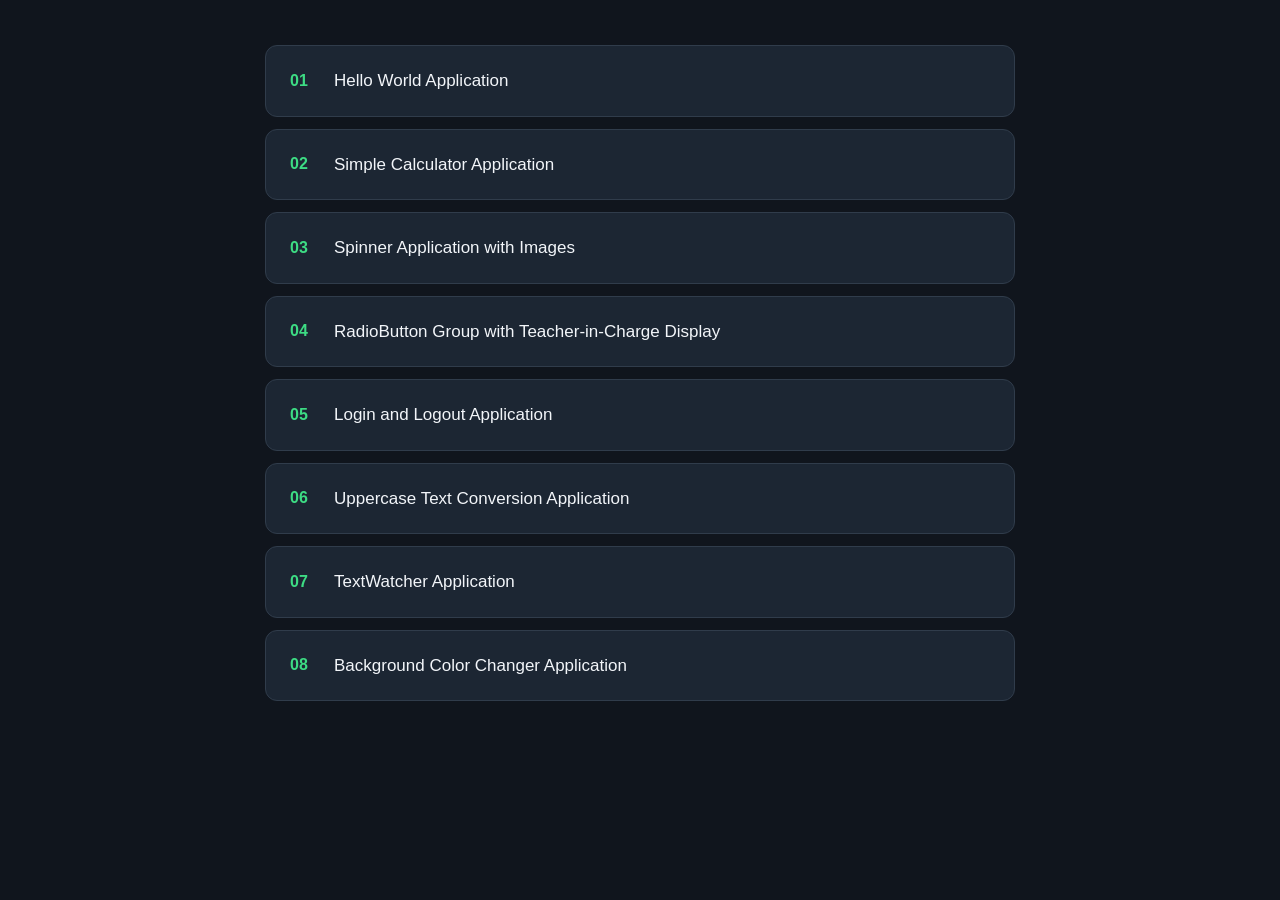
==== index.html @ 9e57a772 "Add initial HTML structure for Android Practicals" ====
<!DOCTYPE html>
<html lang="en">
<head>
<meta charset="UTF-8">
<meta name="viewport" content="width=device-width, initial-scale=1.0">
<title>Android Practicals</title>

<style>
* {
    box-sizing: border-box;
}

body {
    margin: 0;
    padding: 24px 16px;
    background: #10151d;
    color: #f2f5f9;
    font-family: Arial, sans-serif;
}

.container {
    max-width: 750px;
    margin: 0 auto;
}

.practical {
    display: flex;
    align-items: center;
    gap: 16px;
    padding: 20px 16px;
    margin-bottom: 12px;
    background: #1c2633;
    border: 1px solid #303c4b;
    border-radius: 12px;
    text-decoration: none;
    color: #f2f5f9;
    transition: background 0.2s, border-color 0.2s;
}

.practical:hover {
    background: #253344;
    border-color: #3ddc84;
}

.number {
    color: #3ddc84;
    font-size: 16px;
    font-weight: bold;
    min-width: 28px;
}

.name {
    font-size: 15px;
    font-weight: 500;
    line-height: 1.5;
}

@media (min-width: 768px) {
    body {
        padding: 45px 24px;
    }

    .practical {
        padding: 22px 24px;
    }

    .name {
        font-size: 17px;
    }
}
</style>
</head>

<body>

<main class="container">

<a class="practical" href="practicals/p1.html">
    <span class="number">01</span>
    <span class="name">Hello World Application</span>
</a>

<a class="practical" href="practicals/p2.html">
    <span class="number">02</span>
    <span class="name">Simple Calculator Application</span>
</a>

<a class="practical" href="practicals/p3.html">
    <span class="number">03</span>
    <span class="name">Spinner Application with Images</span>
</a>

<a class="practical" href="practicals/p4.html">
    <span class="number">04</span>
    <span class="name">RadioButton Group with Teacher-in-Charge Display</span>
</a>

<a class="practical" href="practicals/p5.html">
    <span class="number">05</span>
    <span class="name">Login and Logout Application</span>
</a>

<a class="practical" href="practicals/p6.html">
    <span class="number">06</span>
    <span class="name">Uppercase Text Conversion Application</span>
</a>

<a class="practical" href="practicals/p7.html">
    <span class="number">07</span>
    <span class="name">TextWatcher Application</span>
</a>

<a class="practical" href="practicals/p8.html">
    <span class="number">08</span>
    <span class="name">Background Color Changer Application</span>
</a>

</main>

</body>
</html>
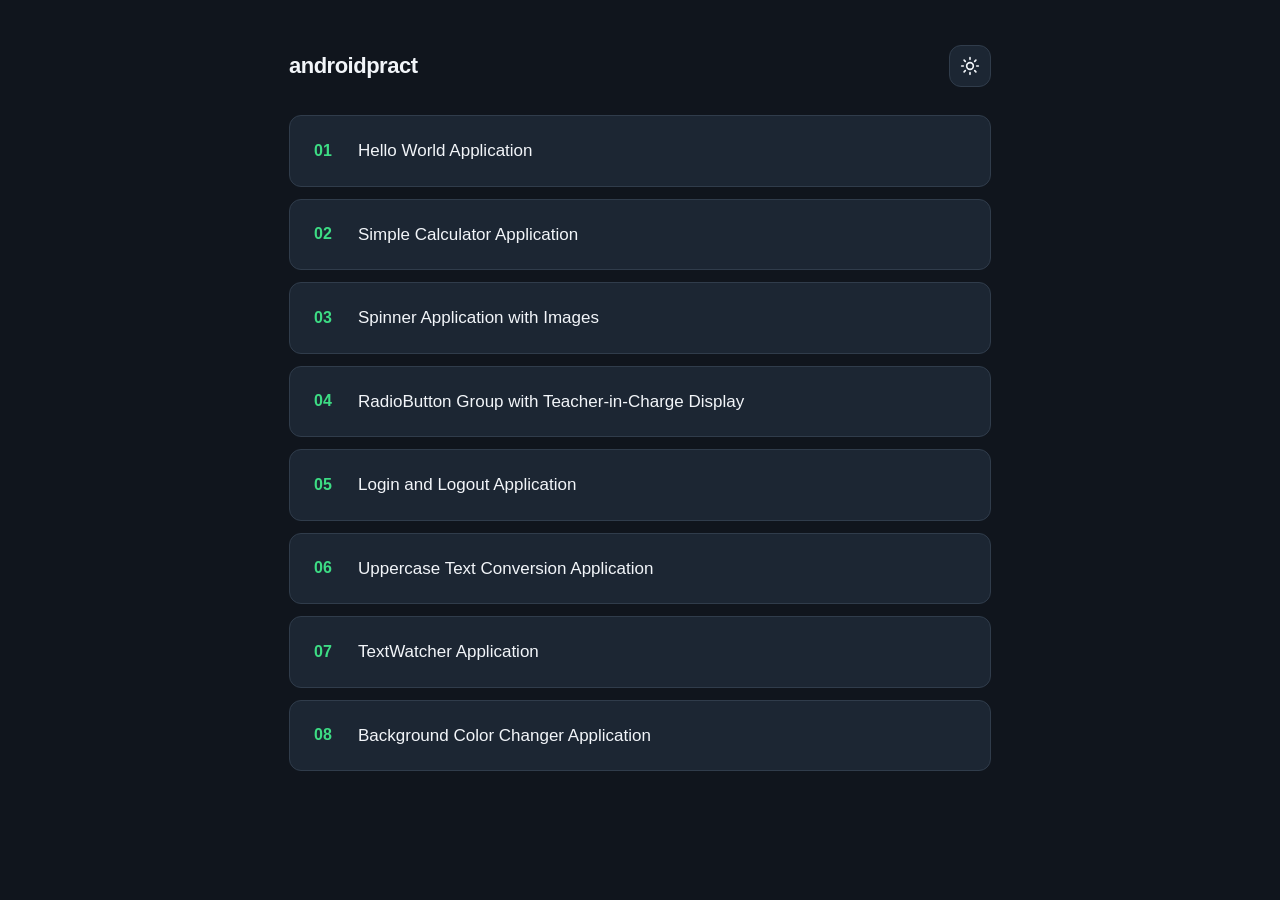
==== commit 048dbe78: "Refactor index.html for theme toggle functionality Updated HTML structure and styles for theme suppo" ====
--- a/index.html
+++ b/index.html
@@ -4,25 +4,80 @@
 <head>
 <meta charset="UTF-8">
 <meta name="viewport" content="width=device-width, initial-scale=1.0">
-<title>Android Practicals</title>
+
+<title>androidpract</title>
 
 <style>
 * {
     box-sizing: border-box;
 }
 
+:root {
+    --bg: #10151d;
+    --card: #1c2633;
+    --border: #303c4b;
+    --text: #f2f5f9;
+    --accent: #3ddc84;
+    --hover: #253344;
+}
+
+body.light {
+    --bg: #f4f6f8;
+    --card: #ffffff;
+    --border: #dce2e8;
+    --text: #17212d;
+    --accent: #16834b;
+    --hover: #eef5f0;
+}
+
 body {
     margin: 0;
-    padding: 24px 16px;
-    background: #10151d;
-    color: #f2f5f9;
+    background: var(--bg);
+    color: var(--text);
     font-family: Arial, sans-serif;
+    transition: background 0.2s, color 0.2s;
 }
 
 .container {
     max-width: 750px;
     margin: 0 auto;
-}
+    padding: 24px 16px;
+}
+
+/* Header */
+
+.header {
+    display: flex;
+    align-items: center;
+    justify-content: space-between;
+    margin-bottom: 28px;
+}
+
+.logo {
+    font-size: 22px;
+    font-weight: 700;
+    letter-spacing: -0.5px;
+}
+
+.theme-toggle {
+    display: flex;
+    align-items: center;
+    justify-content: center;
+    width: 42px;
+    height: 42px;
+    background: var(--card);
+    color: var(--text);
+    border: 1px solid var(--border);
+    border-radius: 12px;
+    cursor: pointer;
+}
+
+.theme-toggle svg {
+    width: 20px;
+    height: 20px;
+}
+
+/* Practical Cards */
 
 .practical {
     display: flex;
@@ -30,23 +85,23 @@
     gap: 16px;
     padding: 20px 16px;
     margin-bottom: 12px;
-    background: #1c2633;
-    border: 1px solid #303c4b;
+    background: var(--card);
+    border: 1px solid var(--border);
     border-radius: 12px;
     text-decoration: none;
-    color: #f2f5f9;
+    color: var(--text);
     transition: background 0.2s, border-color 0.2s;
 }
 
 .practical:hover {
-    background: #253344;
-    border-color: #3ddc84;
+    background: var(--hover);
+    border-color: var(--accent);
 }
 
 .number {
-    color: #3ddc84;
+    color: var(--accent);
     font-size: 16px;
-    font-weight: bold;
+    font-weight: 700;
     min-width: 28px;
 }
 
@@ -56,8 +111,10 @@
     line-height: 1.5;
 }
 
+/* Desktop */
+
 @media (min-width: 768px) {
-    body {
+    .container {
         padding: 45px 24px;
     }
 
@@ -70,53 +127,147 @@
     }
 }
 </style>
+
+<script>
+(function () {
+    try {
+        if (localStorage.getItem("androidTheme") === "light") {
+            document.documentElement.classList.add("light");
+        }
+    } catch (e) {}
+})();
+</script>
+
+<style>
+html.light {
+    --bg: #f4f6f8;
+    --card: #ffffff;
+    --border: #dce2e8;
+    --text: #17212d;
+    --accent: #16834b;
+    --hover: #eef5f0;
+}
+</style>
+
 </head>
 
 <body>
 
-<main class="container">
-
-<a class="practical" href="practicals/p1.html">
-    <span class="number">01</span>
-    <span class="name">Hello World Application</span>
-</a>
-
-<a class="practical" href="practicals/p2.html">
-    <span class="number">02</span>
-    <span class="name">Simple Calculator Application</span>
-</a>
-
-<a class="practical" href="practicals/p3.html">
-    <span class="number">03</span>
-    <span class="name">Spinner Application with Images</span>
-</a>
-
-<a class="practical" href="practicals/p4.html">
-    <span class="number">04</span>
-    <span class="name">RadioButton Group with Teacher-in-Charge Display</span>
-</a>
-
-<a class="practical" href="practicals/p5.html">
-    <span class="number">05</span>
-    <span class="name">Login and Logout Application</span>
-</a>
-
-<a class="practical" href="practicals/p6.html">
-    <span class="number">06</span>
-    <span class="name">Uppercase Text Conversion Application</span>
-</a>
-
-<a class="practical" href="practicals/p7.html">
-    <span class="number">07</span>
-    <span class="name">TextWatcher Application</span>
-</a>
-
-<a class="practical" href="practicals/p8.html">
-    <span class="number">08</span>
-    <span class="name">Background Color Changer Application</span>
-</a>
-
-</main>
+<div class="container">
+
+    <!-- Header -->
+
+    <header class="header">
+        <div class="logo">androidpract</div>
+
+        <button
+            class="theme-toggle"
+            id="themeToggle"
+            type="button"
+            aria-label="Toggle theme">
+        </button>
+    </header>
+
+    <!-- Practicals -->
+
+    <main>
+
+        <a class="practical" href="practicals/p1.html">
+            <span class="number">01</span>
+            <span class="name">Hello World Application</span>
+        </a>
+
+        <a class="practical" href="practicals/p2.html">
+            <span class="number">02</span>
+            <span class="name">Simple Calculator Application</span>
+        </a>
+
+        <a class="practical" href="practicals/p3.html">
+            <span class="number">03</span>
+            <span class="name">Spinner Application with Images</span>
+        </a>
+
+        <a class="practical" href="practicals/p4.html">
+            <span class="number">04</span>
+            <span class="name">RadioButton Group with Teacher-in-Charge Display</span>
+        </a>
+
+        <a class="practical" href="practicals/p5.html">
+            <span class="number">05</span>
+            <span class="name">Login and Logout Application</span>
+        </a>
+
+        <a class="practical" href="practicals/p6.html">
+            <span class="number">06</span>
+            <span class="name">Uppercase Text Conversion Application</span>
+        </a>
+
+        <a class="practical" href="practicals/p7.html">
+            <span class="number">07</span>
+            <span class="name">TextWatcher Application</span>
+        </a>
+
+        <a class="practical" href="practicals/p8.html">
+            <span class="number">08</span>
+            <span class="name">Background Color Changer Application</span>
+        </a>
+
+    </main>
+
+</div>
+
+<script>
+const themeToggle = document.getElementById("themeToggle");
+
+const moonIcon = `
+<svg viewBox="0 0 24 24" fill="none"
+stroke="currentColor" stroke-width="2"
+stroke-linecap="round" stroke-linejoin="round">
+<path d="M20.985 12.486A9 9 0 0 1 11.514 3.015
+9 9 0 1 0 20.985 12.486Z"/>
+</svg>`;
+
+const sunIcon = `
+<svg viewBox="0 0 24 24" fill="none"
+stroke="currentColor" stroke-width="2"
+stroke-linecap="round" stroke-linejoin="round">
+<circle cx="12" cy="12" r="4"/>
+<path d="M12 2v2m0 16v2M4.93 4.93l1.42 1.42
+m11.3 11.3 1.42 1.42M2 12h2m16 0h2
+M4.93 19.07l1.42-1.42
+m11.3-11.3 1.42-1.42"/>
+</svg>`;
+
+function updateThemeIcon() {
+    const isLight =
+        document.documentElement.classList.contains("light");
+
+    themeToggle.innerHTML = isLight ? moonIcon : sunIcon;
+
+    themeToggle.setAttribute(
+        "aria-label",
+        isLight ? "Switch to dark mode" : "Switch to light mode"
+    );
+}
+
+themeToggle.addEventListener("click", function () {
+    document.documentElement.classList.toggle("light");
+
+    const isLight =
+        document.documentElement.classList.contains("light");
+
+    try {
+        localStorage.setItem(
+            "androidTheme",
+            isLight ? "light" : "dark"
+        );
+    } catch (e) {}
+
+    updateThemeIcon();
+});
+
+updateThemeIcon();
+</script>
 
 </body>
 </html>
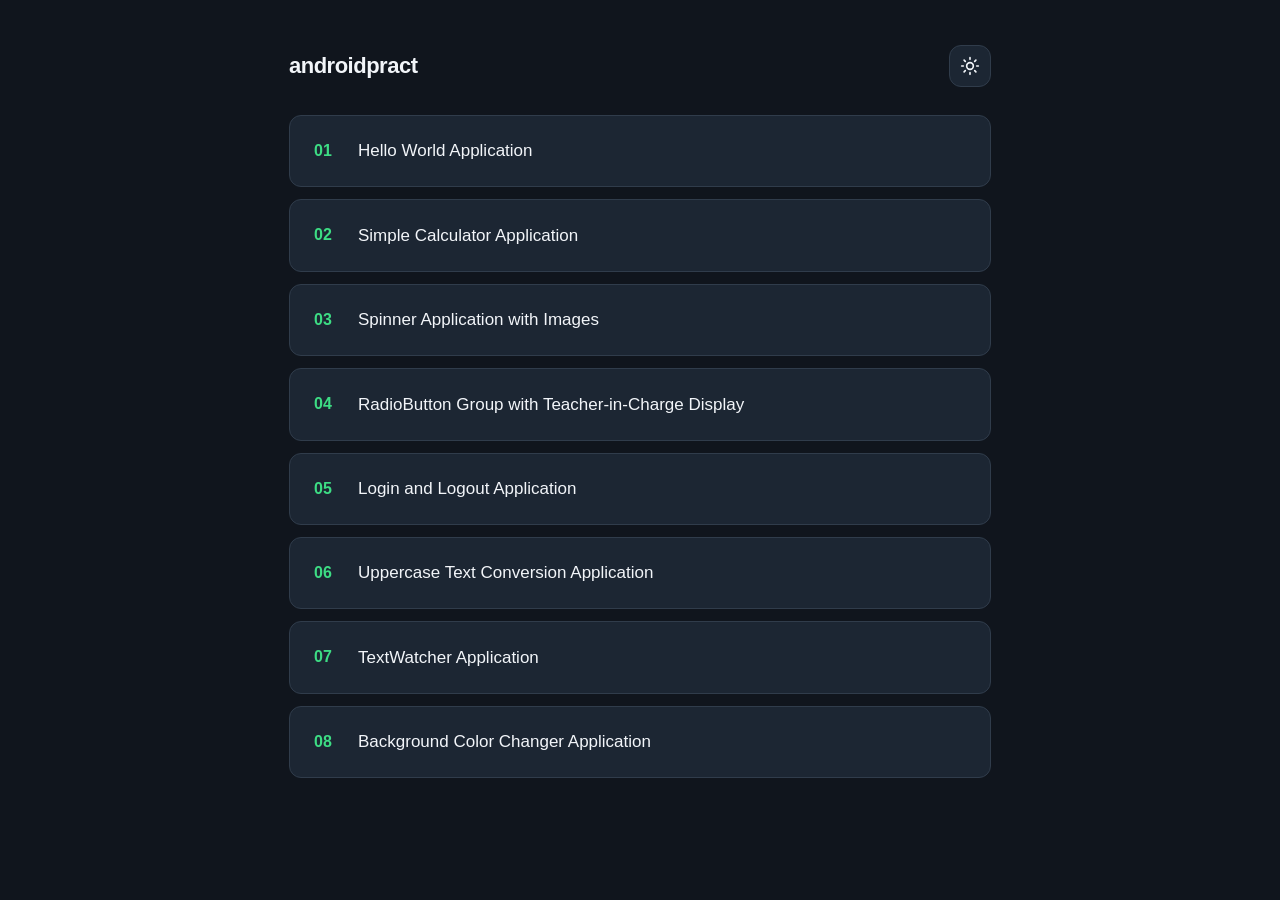
==== commit e2233543: "Add files via upload" ====
--- a/index.html
+++ b/index.html
@@ -1,273 +1 @@
-
-<!DOCTYPE html>
-<html lang="en">
-<head>
-<meta charset="UTF-8">
-<meta name="viewport" content="width=device-width, initial-scale=1.0">
-
-<title>androidpract</title>
-
-<style>
-* {
-    box-sizing: border-box;
-}
-
-:root {
-    --bg: #10151d;
-    --card: #1c2633;
-    --border: #303c4b;
-    --text: #f2f5f9;
-    --accent: #3ddc84;
-    --hover: #253344;
-}
-
-body.light {
-    --bg: #f4f6f8;
-    --card: #ffffff;
-    --border: #dce2e8;
-    --text: #17212d;
-    --accent: #16834b;
-    --hover: #eef5f0;
-}
-
-body {
-    margin: 0;
-    background: var(--bg);
-    color: var(--text);
-    font-family: Arial, sans-serif;
-    transition: background 0.2s, color 0.2s;
-}
-
-.container {
-    max-width: 750px;
-    margin: 0 auto;
-    padding: 24px 16px;
-}
-
-/* Header */
-
-.header {
-    display: flex;
-    align-items: center;
-    justify-content: space-between;
-    margin-bottom: 28px;
-}
-
-.logo {
-    font-size: 22px;
-    font-weight: 700;
-    letter-spacing: -0.5px;
-}
-
-.theme-toggle {
-    display: flex;
-    align-items: center;
-    justify-content: center;
-    width: 42px;
-    height: 42px;
-    background: var(--card);
-    color: var(--text);
-    border: 1px solid var(--border);
-    border-radius: 12px;
-    cursor: pointer;
-}
-
-.theme-toggle svg {
-    width: 20px;
-    height: 20px;
-}
-
-/* Practical Cards */
-
-.practical {
-    display: flex;
-    align-items: center;
-    gap: 16px;
-    padding: 20px 16px;
-    margin-bottom: 12px;
-    background: var(--card);
-    border: 1px solid var(--border);
-    border-radius: 12px;
-    text-decoration: none;
-    color: var(--text);
-    transition: background 0.2s, border-color 0.2s;
-}
-
-.practical:hover {
-    background: var(--hover);
-    border-color: var(--accent);
-}
-
-.number {
-    color: var(--accent);
-    font-size: 16px;
-    font-weight: 700;
-    min-width: 28px;
-}
-
-.name {
-    font-size: 15px;
-    font-weight: 500;
-    line-height: 1.5;
-}
-
-/* Desktop */
-
-@media (min-width: 768px) {
-    .container {
-        padding: 45px 24px;
-    }
-
-    .practical {
-        padding: 22px 24px;
-    }
-
-    .name {
-        font-size: 17px;
-    }
-}
-</style>
-
-<script>
-(function () {
-    try {
-        if (localStorage.getItem("androidTheme") === "light") {
-            document.documentElement.classList.add("light");
-        }
-    } catch (e) {}
-})();
-</script>
-
-<style>
-html.light {
-    --bg: #f4f6f8;
-    --card: #ffffff;
-    --border: #dce2e8;
-    --text: #17212d;
-    --accent: #16834b;
-    --hover: #eef5f0;
-}
-</style>
-
-</head>
-
-<body>
-
-<div class="container">
-
-    <!-- Header -->
-
-    <header class="header">
-        <div class="logo">androidpract</div>
-
-        <button
-            class="theme-toggle"
-            id="themeToggle"
-            type="button"
-            aria-label="Toggle theme">
-        </button>
-    </header>
-
-    <!-- Practicals -->
-
-    <main>
-
-        <a class="practical" href="practicals/p1.html">
-            <span class="number">01</span>
-            <span class="name">Hello World Application</span>
-        </a>
-
-        <a class="practical" href="practicals/p2.html">
-            <span class="number">02</span>
-            <span class="name">Simple Calculator Application</span>
-        </a>
-
-        <a class="practical" href="practicals/p3.html">
-            <span class="number">03</span>
-            <span class="name">Spinner Application with Images</span>
-        </a>
-
-        <a class="practical" href="practicals/p4.html">
-            <span class="number">04</span>
-            <span class="name">RadioButton Group with Teacher-in-Charge Display</span>
-        </a>
-
-        <a class="practical" href="practicals/p5.html">
-            <span class="number">05</span>
-            <span class="name">Login and Logout Application</span>
-        </a>
-
-        <a class="practical" href="practicals/p6.html">
-            <span class="number">06</span>
-            <span class="name">Uppercase Text Conversion Application</span>
-        </a>
-
-        <a class="practical" href="practicals/p7.html">
-            <span class="number">07</span>
-            <span class="name">TextWatcher Application</span>
-        </a>
-
-        <a class="practical" href="practicals/p8.html">
-            <span class="number">08</span>
-            <span class="name">Background Color Changer Application</span>
-        </a>
-
-    </main>
-
-</div>
-
-<script>
-const themeToggle = document.getElementById("themeToggle");
-
-const moonIcon = `
-<svg viewBox="0 0 24 24" fill="none"
-stroke="currentColor" stroke-width="2"
-stroke-linecap="round" stroke-linejoin="round">
-<path d="M20.985 12.486A9 9 0 0 1 11.514 3.015
-9 9 0 1 0 20.985 12.486Z"/>
-</svg>`;
-
-const sunIcon = `
-<svg viewBox="0 0 24 24" fill="none"
-stroke="currentColor" stroke-width="2"
-stroke-linecap="round" stroke-linejoin="round">
-<circle cx="12" cy="12" r="4"/>
-<path d="M12 2v2m0 16v2M4.93 4.93l1.42 1.42
-m11.3 11.3 1.42 1.42M2 12h2m16 0h2
-M4.93 19.07l1.42-1.42
-m11.3-11.3 1.42-1.42"/>
-</svg>`;
-
-function updateThemeIcon() {
-    const isLight =
-        document.documentElement.classList.contains("light");
-
-    themeToggle.innerHTML = isLight ? moonIcon : sunIcon;
-
-    themeToggle.setAttribute(
-        "aria-label",
-        isLight ? "Switch to dark mode" : "Switch to light mode"
-    );
-}
-
-themeToggle.addEventListener("click", function () {
-    document.documentElement.classList.toggle("light");
-
-    const isLight =
-        document.documentElement.classList.contains("light");
-
-    try {
-        localStorage.setItem(
-            "androidTheme",
-            isLight ? "light" : "dark"
-        );
-    } catch (e) {}
-
-    updateThemeIcon();
-});
-
-updateThemeIcon();
-</script>
-
-</body>
-</html>
+<!DOCTYPE html><html lang="en"><head><meta charset="UTF-8"><meta name="viewport" content="width=device-width,initial-scale=1"><title>androidpract</title><style>*{box-sizing:border-box} :root{--bg:#10151d;--card:#1c2633;--border:#303c4b;--text:#f2f5f9;--muted:#a7b3c2;--accent:#3ddc84;--hover:#253344;--code:#111923}html.light{--bg:#f4f6f8;--card:#fff;--border:#dce2e8;--text:#17212d;--muted:#526273;--accent:#16834b;--hover:#eef5f0;--code:#f0f3f7}body{margin:0;background:var(--bg);color:var(--text);font-family:Arial,sans-serif;line-height:1.65}.container{max-width:750px;margin:auto;padding:24px 16px}.header{display:flex;justify-content:space-between;align-items:center;margin-bottom:28px}.logo{font-size:22px;font-weight:700;letter-spacing:-.5px}.theme-toggle{display:flex;align-items:center;justify-content:center;width:42px;height:42px;background:var(--card);color:var(--text);border:1px solid var(--border);border-radius:12px;cursor:pointer}.theme-toggle svg{width:20px;height:20px}.practical{display:flex;align-items:center;gap:16px;padding:20px 16px;margin-bottom:12px;background:var(--card);border:1px solid var(--border);border-radius:12px;text-decoration:none;color:var(--text)}.practical:hover,.nav-btn:hover{background:var(--hover);border-color:var(--accent)}.number{color:var(--accent);font-size:16px;font-weight:700;min-width:28px}.name{font-size:15px;font-weight:500;line-height:1.5}@media(min-width:768px){.container{padding:45px 24px}.practical{padding:22px 24px}.name{font-size:17px}}</style><script>try{if(localStorage.getItem('androidTheme')==='light')document.documentElement.classList.add('light')}catch(e){}</script></head><body><div class="container"><header class="header"><div class="logo">androidpract</div><button class="theme-toggle" id="themeToggle" type="button" aria-label="Toggle theme"></button></header><main><a class="practical" href="p1.html"><span class="number">01</span><span class="name">Hello World Application</span></a><a class="practical" href="p2.html"><span class="number">02</span><span class="name">Simple Calculator Application</span></a><a class="practical" href="p3.html"><span class="number">03</span><span class="name">Spinner Application with Images</span></a><a class="practical" href="p4.html"><span class="number">04</span><span class="name">RadioButton Group with Teacher-in-Charge Display</span></a><a class="practical" href="p5.html"><span class="number">05</span><span class="name">Login and Logout Application</span></a><a class="practical" href="p6.html"><span class="number">06</span><span class="name">Uppercase Text Conversion Application</span></a><a class="practical" href="p7.html"><span class="number">07</span><span class="name">TextWatcher Application</span></a><a class="practical" href="p8.html"><span class="number">08</span><span class="name">Background Color Changer Application</span></a></main></div><script>const toggle=document.getElementById('themeToggle');const sun='<svg viewBox="0 0 24 24" fill="none" stroke="currentColor" stroke-width="2" stroke-linecap="round"><circle cx="12" cy="12" r="4"/><path d="M12 2v2m0 16v2M4.93 4.93l1.42 1.42m11.3 11.3 1.42 1.42M2 12h2m16 0h2M4.93 19.07l1.42-1.42m11.3-11.3 1.42-1.42"/></svg>';const moon='<svg viewBox="0 0 24 24" fill="none" stroke="currentColor" stroke-width="2" stroke-linecap="round"><path d="M20.985 12.486A9 9 0 0 1 11.514 3.015a9 9 0 1 0 9.471 9.471Z"/></svg>';function renderTheme(){let light=document.documentElement.classList.contains('light');toggle.innerHTML=light?moon:sun;toggle.setAttribute('aria-label',light?'Switch to dark mode':'Switch to light mode')}toggle.addEventListener('click',()=>{document.documentElement.classList.toggle('light');try{localStorage.setItem('androidTheme',document.documentElement.classList.contains('light')?'light':'dark')}catch(e){}renderTheme()});renderTheme();</script></body></html>
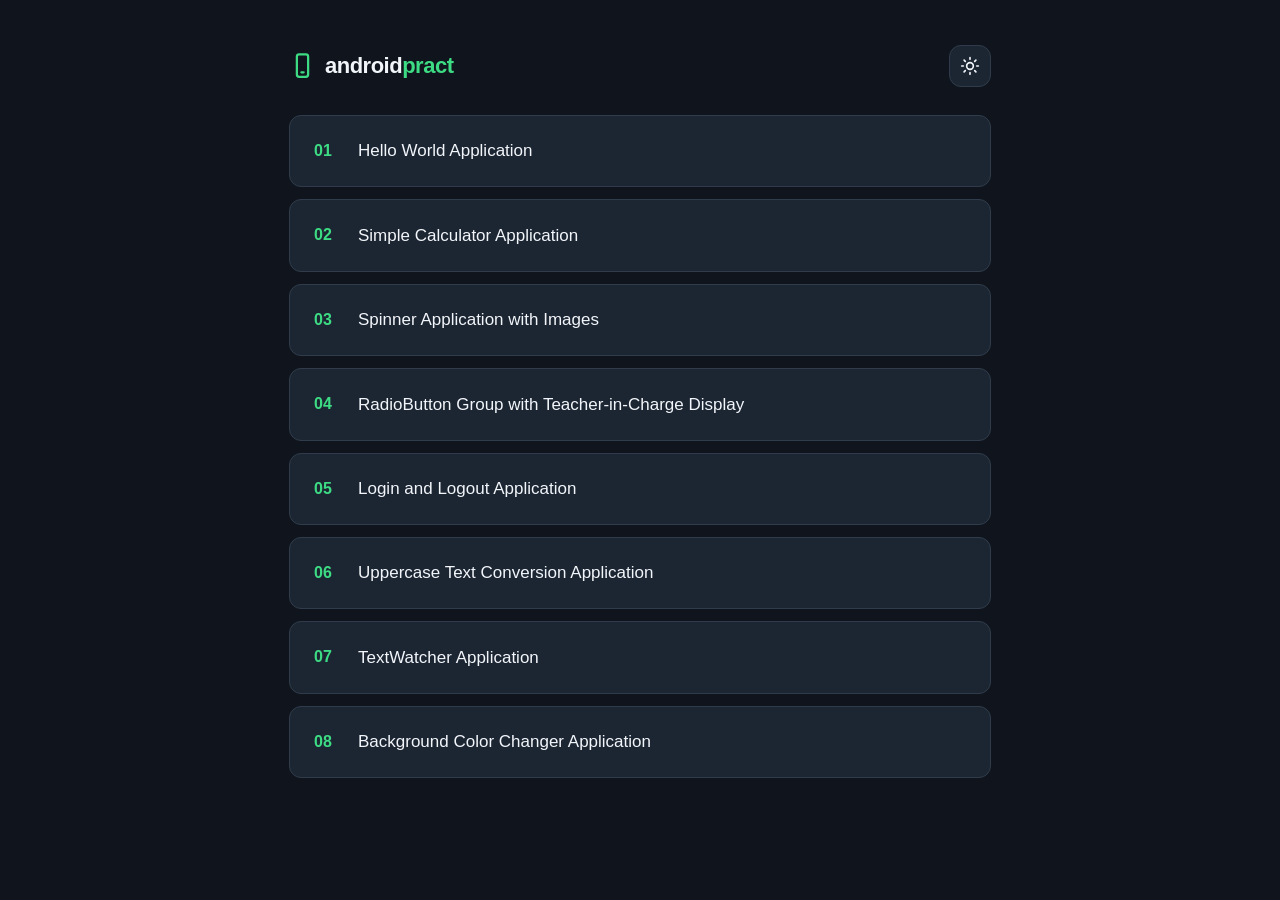
==== commit a1a9d94b: "Add files via upload" ====
--- a/index.html
+++ b/index.html
@@ -1 +1,4 @@
-<!DOCTYPE html><html lang="en"><head><meta charset="UTF-8"><meta name="viewport" content="width=device-width,initial-scale=1"><title>androidpract</title><style>*{box-sizing:border-box} :root{--bg:#10151d;--card:#1c2633;--border:#303c4b;--text:#f2f5f9;--muted:#a7b3c2;--accent:#3ddc84;--hover:#253344;--code:#111923}html.light{--bg:#f4f6f8;--card:#fff;--border:#dce2e8;--text:#17212d;--muted:#526273;--accent:#16834b;--hover:#eef5f0;--code:#f0f3f7}body{margin:0;background:var(--bg);color:var(--text);font-family:Arial,sans-serif;line-height:1.65}.container{max-width:750px;margin:auto;padding:24px 16px}.header{display:flex;justify-content:space-between;align-items:center;margin-bottom:28px}.logo{font-size:22px;font-weight:700;letter-spacing:-.5px}.theme-toggle{display:flex;align-items:center;justify-content:center;width:42px;height:42px;background:var(--card);color:var(--text);border:1px solid var(--border);border-radius:12px;cursor:pointer}.theme-toggle svg{width:20px;height:20px}.practical{display:flex;align-items:center;gap:16px;padding:20px 16px;margin-bottom:12px;background:var(--card);border:1px solid var(--border);border-radius:12px;text-decoration:none;color:var(--text)}.practical:hover,.nav-btn:hover{background:var(--hover);border-color:var(--accent)}.number{color:var(--accent);font-size:16px;font-weight:700;min-width:28px}.name{font-size:15px;font-weight:500;line-height:1.5}@media(min-width:768px){.container{padding:45px 24px}.practical{padding:22px 24px}.name{font-size:17px}}</style><script>try{if(localStorage.getItem('androidTheme')==='light')document.documentElement.classList.add('light')}catch(e){}</script></head><body><div class="container"><header class="header"><div class="logo">androidpract</div><button class="theme-toggle" id="themeToggle" type="button" aria-label="Toggle theme"></button></header><main><a class="practical" href="p1.html"><span class="number">01</span><span class="name">Hello World Application</span></a><a class="practical" href="p2.html"><span class="number">02</span><span class="name">Simple Calculator Application</span></a><a class="practical" href="p3.html"><span class="number">03</span><span class="name">Spinner Application with Images</span></a><a class="practical" href="p4.html"><span class="number">04</span><span class="name">RadioButton Group with Teacher-in-Charge Display</span></a><a class="practical" href="p5.html"><span class="number">05</span><span class="name">Login and Logout Application</span></a><a class="practical" href="p6.html"><span class="number">06</span><span class="name">Uppercase Text Conversion Application</span></a><a class="practical" href="p7.html"><span class="number">07</span><span class="name">TextWatcher Application</span></a><a class="practical" href="p8.html"><span class="number">08</span><span class="name">Background Color Changer Application</span></a></main></div><script>const toggle=document.getElementById('themeToggle');const sun='<svg viewBox="0 0 24 24" fill="none" stroke="currentColor" stroke-width="2" stroke-linecap="round"><circle cx="12" cy="12" r="4"/><path d="M12 2v2m0 16v2M4.93 4.93l1.42 1.42m11.3 11.3 1.42 1.42M2 12h2m16 0h2M4.93 19.07l1.42-1.42m11.3-11.3 1.42-1.42"/></svg>';const moon='<svg viewBox="0 0 24 24" fill="none" stroke="currentColor" stroke-width="2" stroke-linecap="round"><path d="M20.985 12.486A9 9 0 0 1 11.514 3.015a9 9 0 1 0 9.471 9.471Z"/></svg>';function renderTheme(){let light=document.documentElement.classList.contains('light');toggle.innerHTML=light?moon:sun;toggle.setAttribute('aria-label',light?'Switch to dark mode':'Switch to light mode')}toggle.addEventListener('click',()=>{document.documentElement.classList.toggle('light');try{localStorage.setItem('androidTheme',document.documentElement.classList.contains('light')?'light':'dark')}catch(e){}renderTheme()});renderTheme();</script></body></html>+<!DOCTYPE html>
+<html lang="en"><head><meta charset="utf-8"/><meta content="width=device-width,initial-scale=1" name="viewport"/><title>androidpract</title><style>*{box-sizing:border-box} :root{--bg:#10151d;--card:#1c2633;--border:#303c4b;--text:#f2f5f9;--muted:#a7b3c2;--accent:#3ddc84;--hover:#253344;--code:#111923}html.light{--bg:#f4f6f8;--card:#fff;--border:#dce2e8;--text:#17212d;--muted:#526273;--accent:#16834b;--hover:#eef5f0;--code:#f0f3f7}body{margin:0;background:var(--bg);color:var(--text);font-family:Arial,sans-serif;line-height:1.65}.container{max-width:750px;margin:auto;padding:24px 16px}.header{display:flex;justify-content:space-between;align-items:center;margin-bottom:28px}.logo{font-size:22px;font-weight:700;letter-spacing:-.5px}.theme-toggle{display:flex;align-items:center;justify-content:center;width:42px;height:42px;background:var(--card);color:var(--text);border:1px solid var(--border);border-radius:12px;cursor:pointer}.theme-toggle svg{width:20px;height:20px}.practical{display:flex;align-items:center;gap:16px;padding:20px 16px;margin-bottom:12px;background:var(--card);border:1px solid var(--border);border-radius:12px;text-decoration:none;color:var(--text)}.practical:hover,.nav-btn:hover{background:var(--hover);border-color:var(--accent)}.number{color:var(--accent);font-size:16px;font-weight:700;min-width:28px}.name{font-size:15px;font-weight:500;line-height:1.5}@media(min-width:768px){.container{padding:45px 24px}.practical{padding:22px 24px}.name{font-size:17px}}
+.logo{display:flex;align-items:center;gap:0;font-size:22px;white-space:nowrap}.logo svg{color:var(--accent);margin-right:9px;flex-shrink:0}.logo span{color:var(--accent)}
+</style><script>try{if(localStorage.getItem('androidTheme')==='light')document.documentElement.classList.add('light')}catch(e){}</script></head><body><div class="container"><header class="header"><div class="logo"><svg aria-hidden="true" fill="none" height="27" stroke="currentColor" stroke-linecap="round" stroke-linejoin="round" stroke-width="2" viewbox="0 0 24 24" width="27"><rect height="20" rx="2" width="10" x="7" y="2"></rect><path d="M11 18h2"></path></svg>android<span>pract</span></div><button aria-label="Toggle theme" class="theme-toggle" id="themeToggle" type="button"></button></header><main><a class="practical" href="p1.html"><span class="number">01</span><span class="name">Hello World Application</span></a><a class="practical" href="p2.html"><span class="number">02</span><span class="name">Simple Calculator Application</span></a><a class="practical" href="p3.html"><span class="number">03</span><span class="name">Spinner Application with Images</span></a><a class="practical" href="p4.html"><span class="number">04</span><span class="name">RadioButton Group with Teacher-in-Charge Display</span></a><a class="practical" href="p5.html"><span class="number">05</span><span class="name">Login and Logout Application</span></a><a class="practical" href="p6.html"><span class="number">06</span><span class="name">Uppercase Text Conversion Application</span></a><a class="practical" href="p7.html"><span class="number">07</span><span class="name">TextWatcher Application</span></a><a class="practical" href="p8.html"><span class="number">08</span><span class="name">Background Color Changer Application</span></a></main></div><script>const toggle=document.getElementById('themeToggle');const sun='<svg viewBox="0 0 24 24" fill="none" stroke="currentColor" stroke-width="2" stroke-linecap="round"><circle cx="12" cy="12" r="4"/><path d="M12 2v2m0 16v2M4.93 4.93l1.42 1.42m11.3 11.3 1.42 1.42M2 12h2m16 0h2M4.93 19.07l1.42-1.42m11.3-11.3 1.42-1.42"/></svg>';const moon='<svg viewBox="0 0 24 24" fill="none" stroke="currentColor" stroke-width="2" stroke-linecap="round"><path d="M20.985 12.486A9 9 0 0 1 11.514 3.015a9 9 0 1 0 9.471 9.471Z"/></svg>';function renderTheme(){let light=document.documentElement.classList.contains('light');toggle.innerHTML=light?moon:sun;toggle.setAttribute('aria-label',light?'Switch to dark mode':'Switch to light mode')}toggle.addEventListener('click',()=>{document.documentElement.classList.toggle('light');try{localStorage.setItem('androidTheme',document.documentElement.classList.contains('light')?'light':'dark')}catch(e){}renderTheme()});renderTheme();</script></body></html>
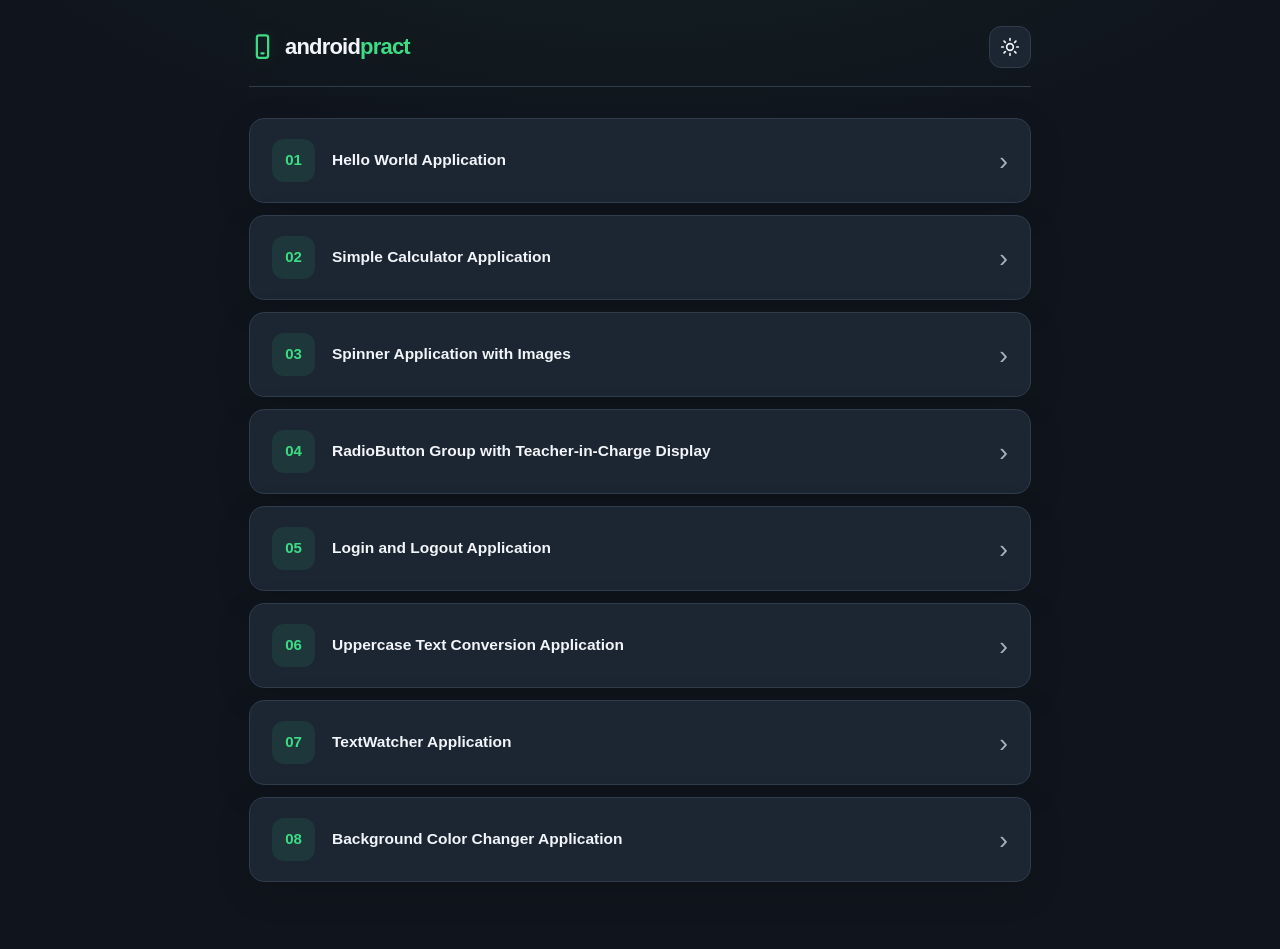
==== commit 7889ee09: "Add files via upload" ====
--- a/index.html
+++ b/index.html
@@ -1,4 +1,5 @@
 <!DOCTYPE html>
+
 <html lang="en"><head><meta charset="utf-8"/><meta content="width=device-width,initial-scale=1" name="viewport"/><title>androidpract</title><style>*{box-sizing:border-box} :root{--bg:#10151d;--card:#1c2633;--border:#303c4b;--text:#f2f5f9;--muted:#a7b3c2;--accent:#3ddc84;--hover:#253344;--code:#111923}html.light{--bg:#f4f6f8;--card:#fff;--border:#dce2e8;--text:#17212d;--muted:#526273;--accent:#16834b;--hover:#eef5f0;--code:#f0f3f7}body{margin:0;background:var(--bg);color:var(--text);font-family:Arial,sans-serif;line-height:1.65}.container{max-width:750px;margin:auto;padding:24px 16px}.header{display:flex;justify-content:space-between;align-items:center;margin-bottom:28px}.logo{font-size:22px;font-weight:700;letter-spacing:-.5px}.theme-toggle{display:flex;align-items:center;justify-content:center;width:42px;height:42px;background:var(--card);color:var(--text);border:1px solid var(--border);border-radius:12px;cursor:pointer}.theme-toggle svg{width:20px;height:20px}.practical{display:flex;align-items:center;gap:16px;padding:20px 16px;margin-bottom:12px;background:var(--card);border:1px solid var(--border);border-radius:12px;text-decoration:none;color:var(--text)}.practical:hover,.nav-btn:hover{background:var(--hover);border-color:var(--accent)}.number{color:var(--accent);font-size:16px;font-weight:700;min-width:28px}.name{font-size:15px;font-weight:500;line-height:1.5}@media(min-width:768px){.container{padding:45px 24px}.practical{padding:22px 24px}.name{font-size:17px}}
 .logo{display:flex;align-items:center;gap:0;font-size:22px;white-space:nowrap}.logo svg{color:var(--accent);margin-right:9px;flex-shrink:0}.logo span{color:var(--accent)}
-</style><script>try{if(localStorage.getItem('androidTheme')==='light')document.documentElement.classList.add('light')}catch(e){}</script></head><body><div class="container"><header class="header"><div class="logo"><svg aria-hidden="true" fill="none" height="27" stroke="currentColor" stroke-linecap="round" stroke-linejoin="round" stroke-width="2" viewbox="0 0 24 24" width="27"><rect height="20" rx="2" width="10" x="7" y="2"></rect><path d="M11 18h2"></path></svg>android<span>pract</span></div><button aria-label="Toggle theme" class="theme-toggle" id="themeToggle" type="button"></button></header><main><a class="practical" href="p1.html"><span class="number">01</span><span class="name">Hello World Application</span></a><a class="practical" href="p2.html"><span class="number">02</span><span class="name">Simple Calculator Application</span></a><a class="practical" href="p3.html"><span class="number">03</span><span class="name">Spinner Application with Images</span></a><a class="practical" href="p4.html"><span class="number">04</span><span class="name">RadioButton Group with Teacher-in-Charge Display</span></a><a class="practical" href="p5.html"><span class="number">05</span><span class="name">Login and Logout Application</span></a><a class="practical" href="p6.html"><span class="number">06</span><span class="name">Uppercase Text Conversion Application</span></a><a class="practical" href="p7.html"><span class="number">07</span><span class="name">TextWatcher Application</span></a><a class="practical" href="p8.html"><span class="number">08</span><span class="name">Background Color Changer Application</span></a></main></div><script>const toggle=document.getElementById('themeToggle');const sun='<svg viewBox="0 0 24 24" fill="none" stroke="currentColor" stroke-width="2" stroke-linecap="round"><circle cx="12" cy="12" r="4"/><path d="M12 2v2m0 16v2M4.93 4.93l1.42 1.42m11.3 11.3 1.42 1.42M2 12h2m16 0h2M4.93 19.07l1.42-1.42m11.3-11.3 1.42-1.42"/></svg>';const moon='<svg viewBox="0 0 24 24" fill="none" stroke="currentColor" stroke-width="2" stroke-linecap="round"><path d="M20.985 12.486A9 9 0 0 1 11.514 3.015a9 9 0 1 0 9.471 9.471Z"/></svg>';function renderTheme(){let light=document.documentElement.classList.contains('light');toggle.innerHTML=light?moon:sun;toggle.setAttribute('aria-label',light?'Switch to dark mode':'Switch to light mode')}toggle.addEventListener('click',()=>{document.documentElement.classList.toggle('light');try{localStorage.setItem('androidTheme',document.documentElement.classList.contains('light')?'light':'dark')}catch(e){}renderTheme()});renderTheme();</script></body></html>+</style><script>try{if(localStorage.getItem('androidTheme')==='light')document.documentElement.classList.add('light')}catch(e){}</script><link href="reading.css" rel="stylesheet"/></head><body><div class="container"><header class="header"><div class="logo"><svg aria-hidden="true" fill="none" height="27" stroke="currentColor" stroke-linecap="round" stroke-linejoin="round" stroke-width="2" viewbox="0 0 24 24" width="27"><rect height="20" rx="2" width="10" x="7" y="2"></rect><path d="M11 18h2"></path></svg>android<span>pract</span></div><button aria-label="Toggle theme" class="theme-toggle" id="themeToggle" type="button"></button></header><main><a class="practical" href="p1.html"><span class="number">01</span><span class="name">Hello World Application</span></a><a class="practical" href="p2.html"><span class="number">02</span><span class="name">Simple Calculator Application</span></a><a class="practical" href="p3.html"><span class="number">03</span><span class="name">Spinner Application with Images</span></a><a class="practical" href="p4.html"><span class="number">04</span><span class="name">RadioButton Group with Teacher-in-Charge Display</span></a><a class="practical" href="p5.html"><span class="number">05</span><span class="name">Login and Logout Application</span></a><a class="practical" href="p6.html"><span class="number">06</span><span class="name">Uppercase Text Conversion Application</span></a><a class="practical" href="p7.html"><span class="number">07</span><span class="name">TextWatcher Application</span></a><a class="practical" href="p8.html"><span class="number">08</span><span class="name">Background Color Changer Application</span></a></main></div><script>const toggle=document.getElementById('themeToggle');const sun='<svg viewBox="0 0 24 24" fill="none" stroke="currentColor" stroke-width="2" stroke-linecap="round"><circle cx="12" cy="12" r="4"/><path d="M12 2v2m0 16v2M4.93 4.93l1.42 1.42m11.3 11.3 1.42 1.42M2 12h2m16 0h2M4.93 19.07l1.42-1.42m11.3-11.3 1.42-1.42"/></svg>';const moon='<svg viewBox="0 0 24 24" fill="none" stroke="currentColor" stroke-width="2" stroke-linecap="round"><path d="M20.985 12.486A9 9 0 0 1 11.514 3.015a9 9 0 1 0 9.471 9.471Z"/></svg>';function renderTheme(){let light=document.documentElement.classList.contains('light');toggle.innerHTML=light?moon:sun;toggle.setAttribute('aria-label',light?'Switch to dark mode':'Switch to light mode')}toggle.addEventListener('click',()=>{document.documentElement.classList.toggle('light');try{localStorage.setItem('androidTheme',document.documentElement.classList.contains('light')?'light':'dark')}catch(e){}renderTheme()});renderTheme();</script></body></html>
--- a/reading.css
+++ b/reading.css
@@ -0,0 +1,23 @@
+
+/* Reading experience refinements — shared across every page */
+:root{--reading:#dce6ef;--surface-soft:#16212d;--accent-soft:rgba(61,220,132,.09);--shadow:0 10px 36px rgba(0,0,0,.12)}
+html.light{--reading:#283849;--surface-soft:#f7faf8;--accent-soft:rgba(22,131,75,.075);--shadow:0 8px 28px rgba(29,49,66,.055)}
+html{scroll-behavior:smooth}body{background:radial-gradient(ellipse 900px 430px at 50% -180px,rgba(61,220,132,.065),transparent 80%),var(--bg);-webkit-font-smoothing:antialiased}
+.container{max-width:820px;padding:26px 19px 55px}.header{padding-bottom:18px;border-bottom:1px solid var(--border);margin-bottom:31px;gap:15px}
+.theme-toggle,.home-btn,.nav-btn,.copy-icon{transition:background .2s,border-color .2s,transform .2s,box-shadow .2s}.theme-toggle:hover,.home-btn:hover,.nav-btn:hover{border-color:var(--accent);transform:translateY(-1px)}
+main>h1{font-size:clamp(25px,4.5vw,35px);letter-spacing:-.75px;line-height:1.25;margin:5px 0 30px;max-width:680px}
+.practical-number{letter-spacing:1.8px;font-size:12px;margin-bottom:9px}
+.section{margin-bottom:21px;padding:23px 25px;background:var(--card);border:1px solid var(--border);border-radius:16px;box-shadow:var(--shadow)}
+.section h2{font-size:17px;line-height:1.4;letter-spacing:-.2px;margin-bottom:15px;color:var(--text)}
+.section>p,.steps p,.details{color:var(--reading);line-height:1.85}.section>p{font-size:15.5px}
+.section h2:not(.code-title):before{content:'';display:inline-block;width:4px;height:17px;border-radius:5px;background:var(--accent);margin-right:11px;vertical-align:-3px}
+.steps>li{margin-bottom:22px;padding-left:44px}.steps>li:last-child{margin-bottom:0}.steps>li:before{background:var(--accent-soft);border-color:rgba(61,220,132,.3)}
+.step-title{font-size:15px;line-height:1.5}.steps p{font-size:14.5px}.steps strong,.section p strong{color:var(--text)}
+.explain-key{color:var(--accent);font-weight:650}.inline-code,.steps code{background:var(--accent-soft);padding:2px 5px;border-radius:5px;color:var(--accent);font-size:.91em;overflow-wrap:anywhere}
+.editor{border-radius:12px}.tabs .tab{font-weight:600}.tabs .tab:hover{background:var(--hover)}pre{line-height:1.8;padding:20px 18px}.section:has(.editor){padding-bottom:25px}.copy-icon{right:24px;top:19px}.copy-icon:focus-visible,.tab:focus-visible,.theme-toggle:focus-visible,.nav-btn:focus-visible,.practical:focus-visible{outline:2px solid var(--accent);outline-offset:3px}
+.navigation{margin-top:28px}.nav-btn{min-height:44px}
+.practical{position:relative;border-radius:15px;padding:20px 22px;gap:17px;box-shadow:var(--shadow);transition:transform .2s,border-color .2s,background .2s,box-shadow .2s}
+.practical:hover{transform:translateY(-2px);box-shadow:0 12px 32px rgba(0,0,0,.13)}.practical:after{content:'›';margin-left:auto;color:var(--muted);font-size:26px;line-height:1}.number{display:grid;place-items:center;width:43px;height:43px;min-width:43px;border-radius:12px;background:var(--accent-soft);font-size:15px}.name{font-weight:600;font-size:15.5px;line-height:1.55}
+.logo{letter-spacing:-.8px}.logo svg{filter:drop-shadow(0 0 9px rgba(61,220,132,.15))}
+@media(max-width:600px){.container{padding:20px 14px 42px}.header{margin-bottom:24px}.section{padding:19px 17px;border-radius:14px;margin-bottom:16px}.section>p{font-size:14.5px}.steps p{font-size:14px}.steps>li{padding-left:39px}.copy-icon{right:16px;top:16px}.section h2{font-size:16px}.practical{padding:15px 13px;gap:12px}.name{font-size:14px}.number{width:39px;height:39px;min-width:39px}.navigation{gap:9px}.nav-btn{padding:11px 12px;font-size:12px}pre{font-size:12px;padding:15px 12px}}
+@media(prefers-reduced-motion:reduce){*,*:before,*:after{scroll-behavior:auto!important;transition:none!important}}
